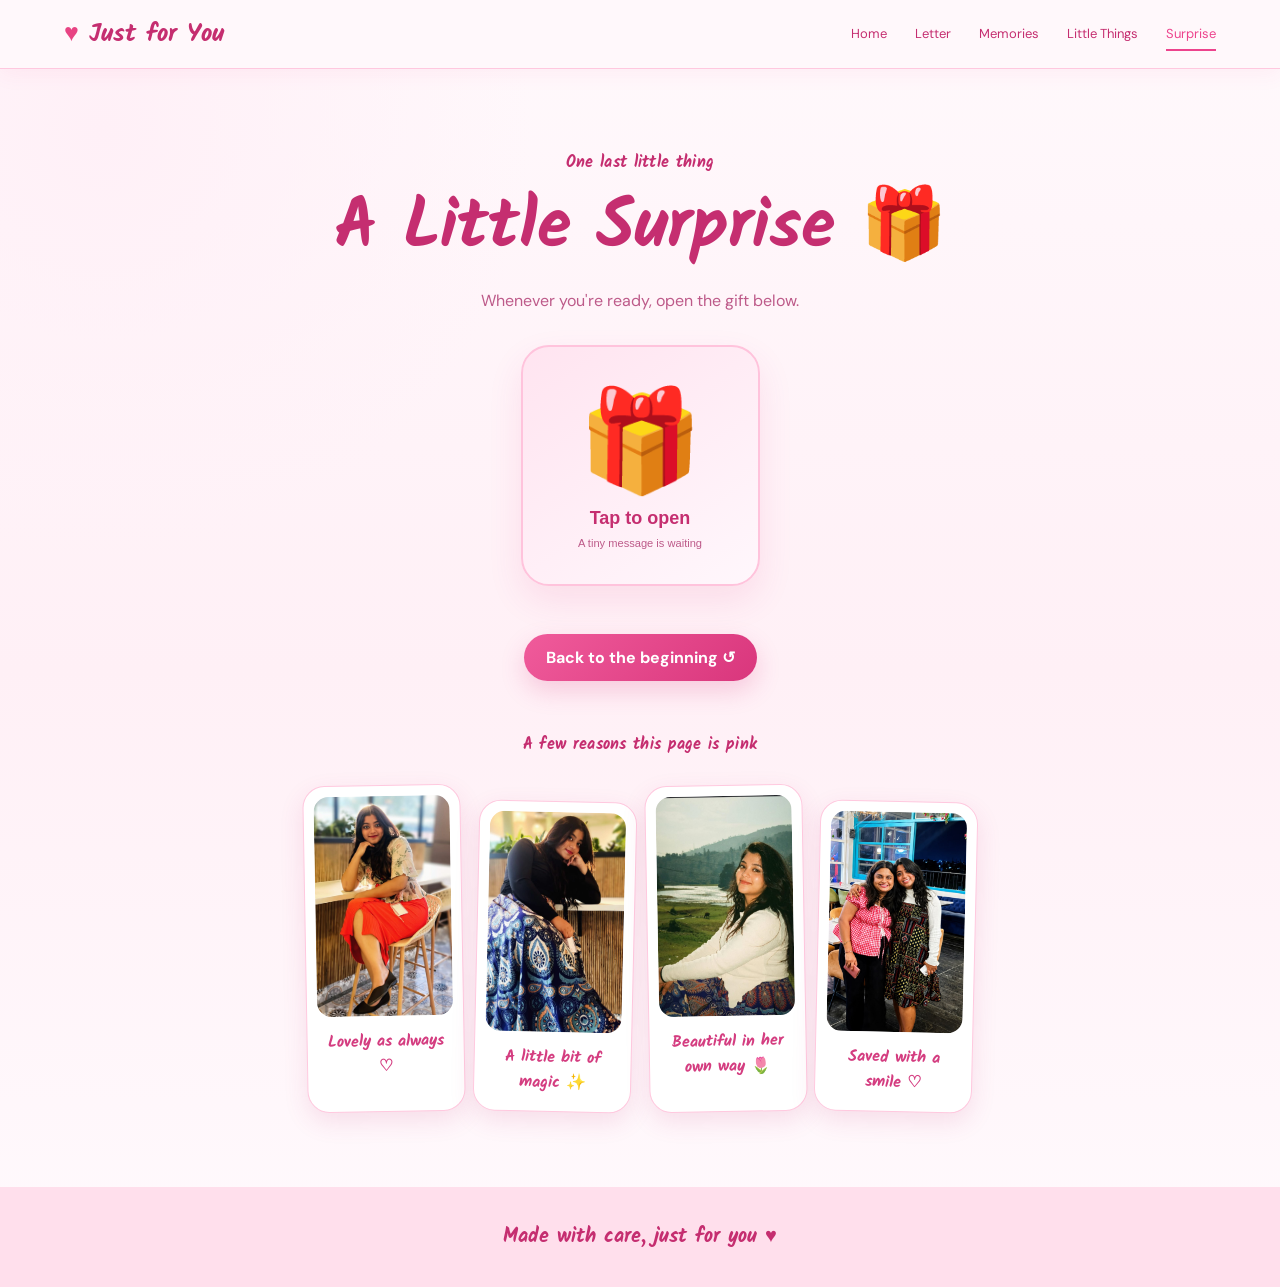
==== surprise.html @ 0a0dae52 "first commit" ====
<!DOCTYPE html>
<html lang="en"><head><meta charset="UTF-8"><meta name="viewport" content="width=device-width, initial-scale=1"><title>A Little Surprise ♡</title><link rel="stylesheet" href="style.css"></head>
<body>
<header class="topbar"><a class="brand" href="index.html">♥ Just for You</a><nav><a href="index.html">Home</a><a href="letter.html">Letter</a><a href="memories.html">Memories</a><a href="reasons.html">Little Things</a><a class="active" href="surprise.html">Surprise</a></nav></header>
<main class="page surprise-page">
<p class="eyebrow">One last little thing</p><h1>A Little Surprise <span>🎁</span></h1><p class="lead">Whenever you're ready, open the gift below.</p>
<button class="gift-button" id="giftButton" aria-expanded="false" aria-controls="message"><span class="gift-icon">🎁</span><strong>Tap to open</strong><small>A tiny message is waiting</small></button>
<article id="message" class="reveal" hidden>
<div class="big-heart">💗</div><h2>One tiny question, just for you… 💌</h2>
<p>I hope you get more days that feel calm, people who make you laugh, chances to do what you love, and little moments that remind you how good life can be.</p>
<p>Thank you for being you. This page is small, but the thought behind it is genuine.</p>
<div class="date-invitation">
  <span class="invitation-sparkle">✦ ♡ ✦</span>
  <p class="date-question">If you like this page, I would like to take you on a date. 💗</p>
  <p class="date-subtext">Just you, me, a lovely place, and a little time together — if you would like that too.</p>
  <span class="invitation-sparkle">♡ ✦ ♡</span>
</div>
<p class="signature">No pressure, just a little hope. ♡</p>
</article>
<a class="button" href="index.html">Back to the beginning ↺</a>

<section class="portrait-section compact-portraits">
  <p class="eyebrow">A few reasons this page is pink</p>
  <div class="portrait-grid">
    <figure class="portrait-card"><img src="images/portrait1.jpeg" alt="Her portrait" onerror="this.onerror=null;this.src='https://placehold.co/600x780/ffe0eb/c04b78?text=Add+portrait1.jpeg'"><figcaption>Lovely as always ♡</figcaption></figure>
    <figure class="portrait-card"><img src="images/portrait2.jpeg" alt="Her portrait" onerror="this.onerror=null;this.src='https://placehold.co/600x780/ffd5e5/c04b78?text=Add+portrait2.jpeg'"><figcaption>A little bit of magic ✨</figcaption></figure>
    <figure class="portrait-card"><img src="images/portrait3.jpeg" alt="Her portrait" onerror="this.onerror=null;this.src='https://placehold.co/600x780/ffe8ef/c04b78?text=Add+portrait3.jpeg'"><figcaption>Beautiful in her own way 🌷</figcaption></figure>
    <figure class="portrait-card"><img src="images/portrait4.jpeg" alt="Her portrait" onerror="this.onerror=null;this.src='https://placehold.co/600x780/ffdae6/c04b78?text=Add+portrait4.jpeg'"><figcaption>Saved with a smile ♡</figcaption></figure>
  </div>
</section>
</main><footer>Made with care, just for you ♥</footer>
<script>
const btn=document.getElementById('giftButton');
const message=document.getElementById('message');
btn.addEventListener('click',()=>{
 const open=message.hidden;
 message.hidden=!open;
 btn.setAttribute('aria-expanded',String(open));
 btn.querySelector('strong').textContent=open?'Gift opened ♡':'Tap to open';
 if(open) for(let i=0;i<14;i++){
  const h=document.createElement('span');h.className='confetti';h.textContent=['♥','♡','✦'][Math.floor(Math.random()*3)];
  h.style.left=Math.random()*100+'vw';h.style.animationDuration=(2.5+Math.random()*2)+'s';document.body.appendChild(h);
  h.addEventListener('animationend',()=>h.remove());
 }
});
</script>
</body></html>
---- style.css ----
@import url('https://fonts.googleapis.com/css2?family=DM+Sans:wght@400;500;600;700&family=Kalam:wght@400;700&display=swap');
:root{--pink:#e95f82;--rose:#b83d61;--ink:#54243b;--cream:#fff8f4;--blush:#ffe8ec;--muted:#82556a}
*{box-sizing:border-box}html{scroll-behavior:smooth}body{margin:0;color:var(--ink);font-family:'DM Sans',sans-serif;background:linear-gradient(180deg,#fff8f5,#fff0f2 48%,#fffaf6);min-height:100vh}a{color:inherit;text-decoration:none}
.topbar{position:sticky;top:0;z-index:10;display:flex;justify-content:space-between;align-items:center;gap:20px;padding:14px clamp(16px,5vw,65px);background:#fffaf4ed;backdrop-filter:blur(12px);border-bottom:1px solid #f8d9df}.brand{font:700 25px 'Kalam',cursive;white-space:nowrap}.brand:first-letter{color:var(--pink)}nav{display:flex;gap:clamp(9px,2.5vw,28px);font-size:13px}nav a{padding:7px 0}nav a:hover,nav a.active{color:var(--pink);border-bottom:2px solid var(--pink)}
h1,h2,h3{font-family:'Kalam',cursive;font-weight:700}h1{font-size:clamp(40px,6vw,70px);line-height:1.08;letter-spacing:-1px;margin:12px 0 20px}h1 span{color:var(--rose)}h2{font-size:30px;margin:0 0 12px}.eyebrow{font:700 16px 'Kalam',cursive;color:var(--rose);letter-spacing:.3px}.hero{min-height:520px;display:grid;grid-template-columns:1fr 1fr;align-items:center;gap:34px;padding:55px clamp(22px,8vw,110px);background:radial-gradient(ellipse at 80% 30%,#ffd4c4 0,transparent 43%),linear-gradient(110deg,#ffece8,#f9c7d1)}.hero-copy>p:not(.eyebrow){font-size:17px;line-height:1.85;max-width:500px}.hero-image{position:relative;display:grid;place-items:center}.hero-image img{width:min(100%,460px);height:370px;object-fit:cover;border:8px solid #fff7f2;border-radius:48% 48% 22px 22px;box-shadow:0 18px 45px #9d3d5730}.floating-heart{position:absolute;right:0;top:8%;font-size:45px;color:var(--pink)}
.button{display:inline-flex;align-items:center;justify-content:center;gap:8px;margin-top:18px;padding:13px 22px;border:0;border-radius:999px;background:var(--pink);color:#fff;font-weight:700;cursor:pointer;box-shadow:0 8px 22px #d95b7d30;transition:.2s}.button:hover{transform:translateY(-2px);background:#d94d74}
.intro,.page{padding:65px clamp(20px,7vw,90px);text-align:center}.intro h2{font-size:clamp(28px,4vw,40px)}.intro>p:not(.eyebrow),.lead{max-width:680px;margin:0 auto 30px;line-height:1.8;color:var(--muted)}.cards{display:grid;grid-template-columns:repeat(4,1fr);gap:16px;max-width:1150px;margin:35px auto 0;text-align:left}.mini-card{background:#fffaf7;border:1px solid #f6dfe2;border-radius:18px;padding:23px 19px;box-shadow:0 7px 20px #873e5510;transition:.2s}.mini-card:hover{transform:translateY(-4px)}.mini-card span{font-size:30px}.mini-card h3{font-size:22px;margin:12px 0 6px}.mini-card p{font-size:14px;line-height:1.6;margin:0;color:var(--muted)}
.page{max-width:1000px;margin:auto;min-height:75vh}.page.wide{max-width:1250px}.paper{max-width:800px;text-align:left;margin:35px auto 20px;background:#fffaf4;border:1px solid #f8d8dc;padding:clamp(25px,5vw,55px);box-shadow:0 15px 38px #a8496220;transform:rotate(-.25deg);border-radius:5px 5px 18px 5px;position:relative}.paper:before{content:"♡";position:absolute;top:-22px;left:calc(50% - 20px);font-size:34px;color:var(--pink);background:#fff6f4;padding:0 8px}.paper h2{font-size:32px}.paper p{line-height:1.95;margin:0 0 16px}.signature{font:700 23px 'Kalam',cursive!important;color:var(--rose);margin-top:24px!important}.tip{font-size:13px;color:#956b7b;line-height:1.7;margin:24px auto;max-width:700px}
.photo-grid{display:grid;grid-template-columns:repeat(3,1fr);gap:20px;text-align:left}.photo-grid figure{margin:0;background:#fffaf7;border:1px solid #f6dfe2;border-radius:16px;overflow:hidden;box-shadow:0 7px 20px #873e5512}.photo-grid img{display:block;width:100%;height:220px;object-fit:cover;background:#ffe3e8}.photo-grid figcaption{padding:15px}.photo-grid figcaption strong,.photo-grid figcaption span{display:block}.photo-grid figcaption strong{font-family:'Kalam',cursive;font-size:20px}.photo-grid figcaption span{font-size:13px;line-height:1.6;color:var(--muted);margin-top:4px}.quote-tile{display:flex;flex-direction:column;justify-content:center;background:linear-gradient(140deg,#ffe0e8,#fff1e7)!important;min-height:280px;padding:22px;text-align:center}.quote-tile>div{font:700 27px 'Kalam',cursive;color:var(--rose)}
.reason-list{max-width:760px;margin:35px auto;text-align:left;display:grid;gap:14px}.reason-list article{display:grid;grid-template-columns:42px 1fr 30px;gap:14px;align-items:start;padding:22px;background:#fffaf7;border:1px solid #f6dfe2;border-radius:18px;box-shadow:0 7px 20px #873e5510}.reason-list article>span:first-child{font:700 20px 'Kalam',cursive;color:var(--pink)}.reason-list h2{font-size:23px;margin:0 0 5px}.reason-list p{line-height:1.75;color:var(--muted);margin:0}
.surprise-page{max-width:850px}.gift-button{display:flex;flex-direction:column;align-items:center;gap:8px;border:1px solid #f6cad5;background:linear-gradient(140deg,#ffe0e8,#fff0e7);border-radius:28px;padding:35px 55px;margin:30px auto;cursor:pointer;color:var(--ink);box-shadow:0 12px 32px #a8496218;transition:.2s}.gift-button:hover{transform:translateY(-4px)}.gift-icon{font-size:100px;animation:bob 2.5s ease-in-out infinite}.gift-button strong{font-size:18px}.gift-button small{color:var(--muted)}@keyframes bob{50%{transform:translateY(-8px) rotate(2deg)}}.reveal{max-width:680px;margin:30px auto;background:#fffaf6;padding:30px;border-radius:22px;border:1px dashed #ef9db2;box-shadow:0 10px 30px #a8496212;line-height:1.8;animation:fade .5s ease}.reveal h2{color:var(--rose)}.big-heart{font-size:50px}@keyframes fade{from{opacity:0;transform:translateY(8px)}to{opacity:1;transform:none}}.confetti{position:fixed;bottom:-30px;z-index:20;pointer-events:none;color:var(--pink);font-size:22px;animation:rise 3s linear forwards}@keyframes rise{to{transform:translateY(-110vh) rotate(40deg);opacity:0}}
footer{text-align:center;padding:34px 20px;background:#ffdee5;color:#9c3d5b;font:700 20px 'Kalam',cursive}footer small{display:block;font:13px 'DM Sans',sans-serif;margin-top:7px}
@media(max-width:800px){.topbar{align-items:flex-start;flex-direction:column;gap:8px}.hero{grid-template-columns:1fr;text-align:center;padding:42px 22px 35px}.hero-copy>p:not(.eyebrow){margin-left:auto;margin-right:auto}.hero-image img{height:300px;max-width:390px}.cards{grid-template-columns:repeat(2,1fr)}.photo-grid{grid-template-columns:repeat(2,1fr)}.photo-grid img{height:180px}}
@media(max-width:480px){.topbar{padding:10px 13px}nav{width:100%;justify-content:space-between;gap:6px;font-size:11px}.brand{font-size:22px}.hero{gap:25px}.hero-image img{height:270px}.intro,.page{padding:45px 16px}.cards{gap:10px}.mini-card{padding:16px 13px}.photo-grid{gap:11px}.photo-grid img{height:135px}.photo-grid figcaption{padding:11px}.photo-grid figcaption strong{font-size:17px}.reason-list article{grid-template-columns:28px 1fr 22px;padding:16px 12px;gap:10px}.reason-list h2{font-size:20px}.gift-button{padding:28px 35px}}

/* Enhanced portrait-first pink theme */
:root{--pink:#e84383;--rose:#c52e70;--ink:#b52f70;--cream:#fff8fc;--blush:#ffe6f0;--muted:#bd5a89}
body{color:var(--rose);background:radial-gradient(circle at 8% 10%,#fff0f7 0,transparent 26%),linear-gradient(180deg,#fff9fc,#fff0f6 52%,#fffafd)}
p,li,figcaption,small{color:#bd5a89}
h1,h2,h3,.brand,.eyebrow,.signature{color:#c52e70}
h1 span,.hero-copy h1 span{color:#ed438d}
.topbar{background:#fff8fbeF;border-bottom:1px solid #ffc8df;box-shadow:0 5px 20px #e8438310}
nav a:hover,nav a.active{color:#ed438d;border-color:#ed438d}
.hero{background:radial-gradient(ellipse at 80% 30%,#ffc9e0 0,transparent 43%),linear-gradient(110deg,#fff0f7,#ffd4e6)}
.hero-image img{height:440px;object-fit:cover;border:9px solid #fff;border-radius:48% 48% 24px 24px;box-shadow:0 22px 55px #c52e7030;outline:1px solid #f6a8cb;outline-offset:7px}
.button{background:linear-gradient(135deg,#f05b9b,#d9367c);box-shadow:0 10px 25px #d9367c35}
.button:hover{background:linear-gradient(135deg,#d9367c,#bb2466)}
.mini-card,.paper,.photo-grid figure,.reason-list article,.reveal{background:#fffafd;border-color:#ffd0e2}
.mini-card:hover,.portrait-card:hover,.photo-grid figure:hover{transform:translateY(-5px);box-shadow:0 16px 35px #d9367c20}
.photo-grid figure,.portrait-card{transition:transform .25s,box-shadow .25s}
.photo-grid img{height:310px;object-fit:cover}
.photo-grid.portrait-gallery{grid-template-columns:repeat(4,minmax(0,1fr));gap:18px}
.photo-grid.portrait-gallery img{height:350px;object-fit:cover}
.portrait-section{padding:48px clamp(18px,6vw,76px) 65px;text-align:center;background:linear-gradient(180deg,#fff4f9,#ffeaf3)}
.portrait-section h2{font-size:clamp(27px,4vw,40px);margin-bottom:8px}
.portrait-section h2 span{color:#f05b9b}
.portrait-section .lead{margin-bottom:25px}
.portrait-grid{display:grid;grid-template-columns:repeat(4,minmax(0,1fr));gap:20px;max-width:1160px;margin:28px auto 0}
.portrait-card{margin:0;padding:10px 10px 16px;background:#fff;border:1px solid #ffc9df;border-radius:22px;box-shadow:0 9px 25px #bd2f7020;transform:rotate(-1deg)}
.portrait-card:nth-child(even){transform:rotate(1.3deg);margin-top:16px}
.portrait-card img{display:block;width:100%;height:310px;object-fit:cover;border-radius:15px;background:#ffe0eb}
.portrait-card figcaption{padding:13px 3px 0;font:700 19px 'Kalam',cursive;color:#d43d80}
.compact-portraits{padding:35px 0 10px;background:transparent}
.compact-portraits .portrait-grid{gap:13px}
.compact-portraits .portrait-card img{height:220px}
.compact-portraits .portrait-card figcaption{font-size:16px}
.paper{border-radius:18px;box-shadow:0 16px 40px #d9367c18}
.paper:before{color:#ed438d;background:#fff6fa}
.reason-list article{box-shadow:0 8px 24px #d9367c0d}
.reason-list article>span:first-child{color:#ed438d}
.gift-button{background:linear-gradient(145deg,#ffe4f0,#fff7fc);border:2px solid #ffc3dc;color:#c52e70;box-shadow:0 15px 35px #d9367c1c}
.gift-button:hover{box-shadow:0 20px 45px #d9367c2b}
.reveal{border:1px dashed #ed80b0}
.date-invitation{margin:28px auto;padding:25px 20px;max-width:540px;border:2px solid #f6a2c8;border-radius:25px;background:radial-gradient(circle at top,#fff 0,#fff0f7 72%);box-shadow:inset 0 0 0 6px #fff8fc,0 12px 30px #d9367c18;animation:dateGlow 2.8s ease-in-out infinite}
.date-question{font:700 clamp(23px,4vw,32px) 'Kalam',cursive!important;line-height:1.35!important;color:#c52e70!important;margin:12px auto!important}
.date-subtext{max-width:420px;margin:0 auto!important}
.invitation-sparkle{display:block;color:#ed438d;font-size:23px;letter-spacing:10px}
@keyframes dateGlow{50%{box-shadow:inset 0 0 0 6px #fff8fc,0 14px 36px #ed438d35}}
footer{background:#ffdfec;color:#c52e70}
@media(max-width:900px){.photo-grid.portrait-gallery{grid-template-columns:repeat(2,minmax(0,1fr))}.photo-grid.portrait-gallery img{height:300px}.portrait-grid{grid-template-columns:repeat(2,minmax(0,1fr))}.portrait-card img{height:300px}}
@media(max-width:480px){.hero-image img{height:300px}.portrait-section{padding:35px 14px 45px}.portrait-grid{gap:12px}.portrait-card{padding:7px 7px 12px;border-radius:16px}.portrait-card img,.compact-portraits .portrait-card img{height:210px;border-radius:11px}.portrait-card figcaption{font-size:15px}.photo-grid.portrait-gallery{gap:10px}.photo-grid.portrait-gallery img{height:220px}.date-invitation{padding:22px 14px}}
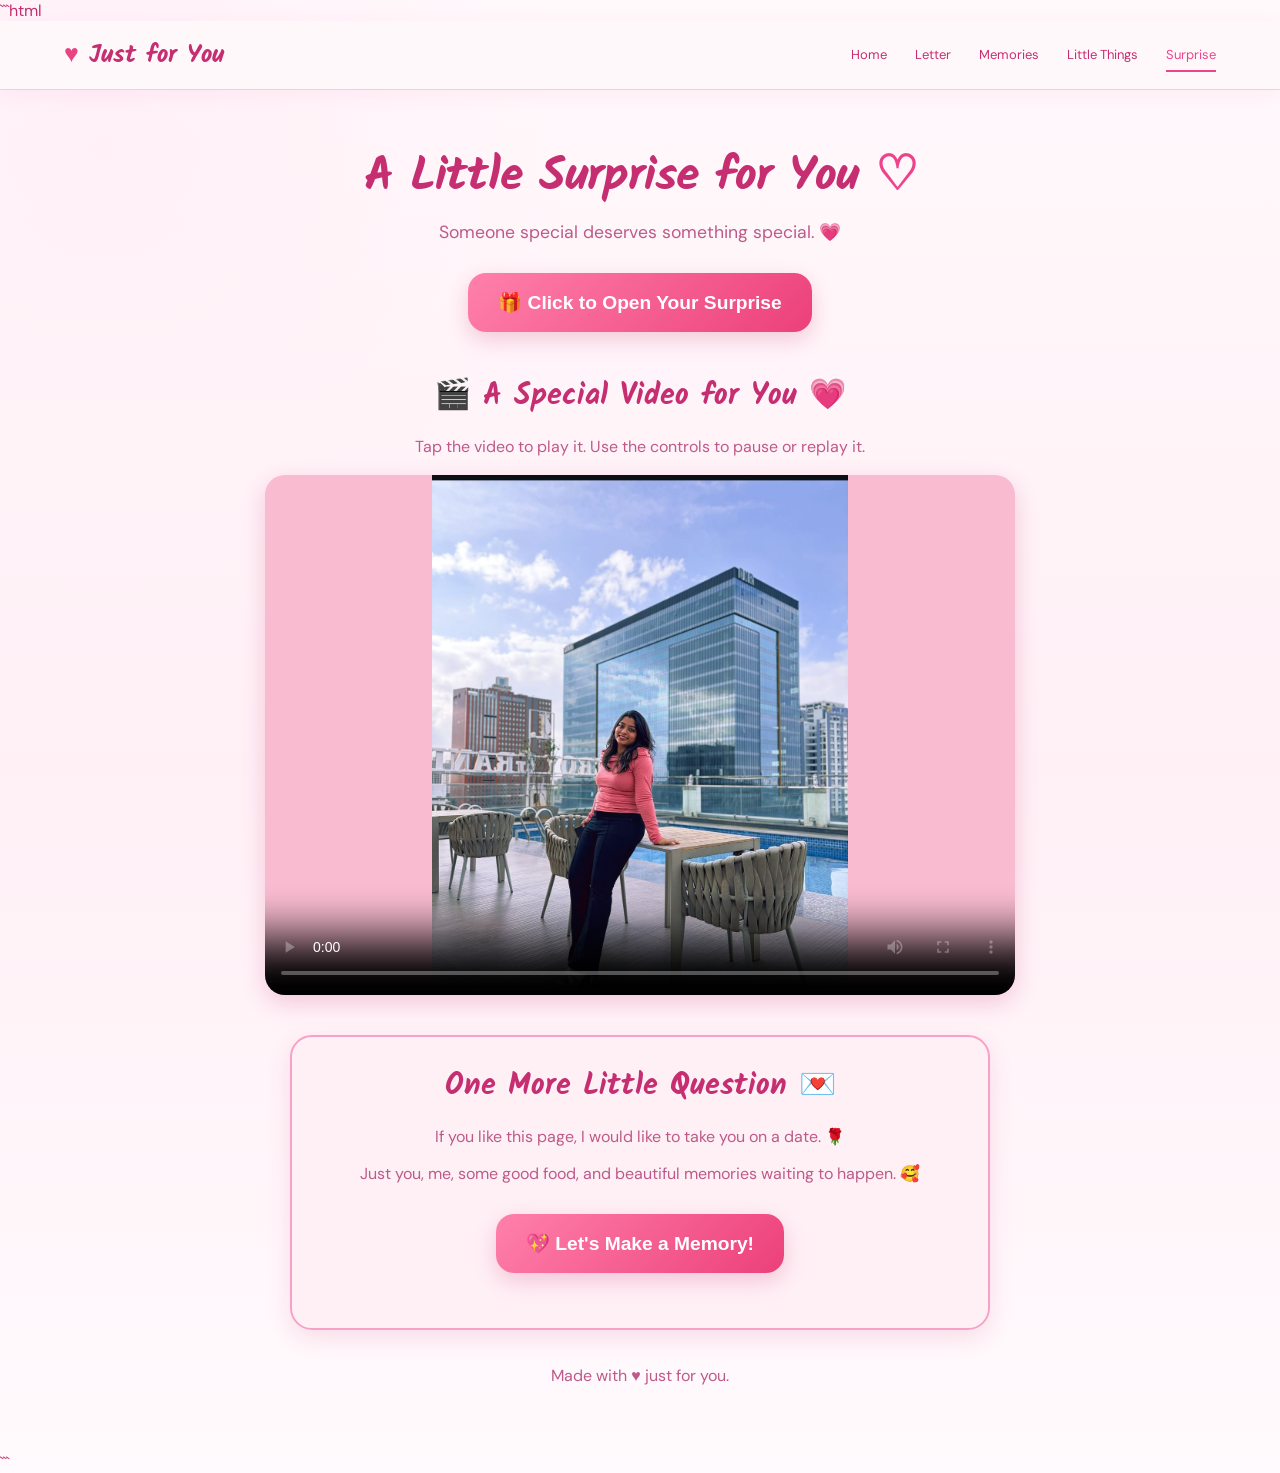
==== commit 31b288ec: "Update surprise.html" ====
--- a/surprise.html
+++ b/surprise.html
@@ -1,47 +1,329 @@
+```html
 <!DOCTYPE html>
-<html lang="en"><head><meta charset="UTF-8"><meta name="viewport" content="width=device-width, initial-scale=1"><title>A Little Surprise ♡</title><link rel="stylesheet" href="style.css"></head>
+<html lang="en">
+<head>
+    <meta charset="UTF-8">
+    <meta name="viewport" content="width=device-width, initial-scale=1.0">
+
+    <title>A Little Surprise ♡</title>
+
+    <link rel="stylesheet" href="style.css">
+
+    <style>
+        .surprise-section {
+            min-height: 100vh;
+            padding: 50px 20px;
+            text-align: center;
+            color: #c2185b;
+        }
+
+        .surprise-title {
+            font-size: clamp(2rem, 5vw, 3rem);
+            margin-bottom: 12px;
+        }
+
+        .surprise-subtitle {
+            margin-bottom: 30px;
+            font-size: 1.1rem;
+        }
+
+        .gift-button {
+            border: none;
+            border-radius: 18px;
+            padding: 18px 30px;
+            background: linear-gradient(135deg, #ff80ab, #ec407a);
+            color: white;
+            font-size: 1.2rem;
+            font-weight: bold;
+            cursor: pointer;
+            box-shadow: 0 8px 22px rgba(194, 24, 91, 0.2);
+            transition: transform 0.25s;
+        }
+
+        .gift-button:hover {
+            transform: scale(1.05);
+        }
+
+        .gift-message {
+            display: none;
+            max-width: 700px;
+            margin: 30px auto;
+            padding: 25px;
+            border-radius: 22px;
+            background: rgba(255, 225, 238, 0.9);
+            box-shadow: 0 8px 25px rgba(194, 24, 91, 0.15);
+            line-height: 1.8;
+        }
+
+        .gift-message.show {
+            display: block;
+            animation: fadeIn 0.8s ease;
+        }
+
+        .video-section {
+            max-width: 750px;
+            margin: 40px auto;
+        }
+
+        .video-section h2 {
+            margin-bottom: 12px;
+        }
+
+        .video-hint {
+            margin-bottom: 18px;
+        }
+
+        .romantic-video {
+            display: block;
+            width: 100%;
+            max-height: 520px;
+            margin: 0 auto;
+            border-radius: 20px;
+            background: #f8bbd0;
+            box-shadow: 0 8px 25px rgba(194, 24, 91, 0.2);
+            cursor: pointer;
+        }
+
+        .date-invitation {
+            max-width: 700px;
+            margin: 35px auto;
+            padding: 25px;
+            border-radius: 22px;
+            background: rgba(255, 240, 246, 0.92);
+            box-shadow: 0 8px 25px rgba(194, 24, 91, 0.12);
+        }
+
+        .date-invitation h2 {
+            margin-bottom: 12px;
+        }
+
+        .heart {
+            display: inline-block;
+            animation: heartbeat 1.2s infinite;
+        }
+
+        .confetti {
+            position: fixed;
+            top: -20px;
+            z-index: 9999;
+            pointer-events: none;
+            animation: fall linear forwards;
+        }
+
+        @keyframes fadeIn {
+            from {
+                opacity: 0;
+                transform: translateY(15px);
+            }
+            to {
+                opacity: 1;
+                transform: translateY(0);
+            }
+        }
+
+        @keyframes heartbeat {
+            0%, 100% {
+                transform: scale(1);
+            }
+            50% {
+                transform: scale(1.2);
+            }
+        }
+
+        @keyframes fall {
+            to {
+                transform: translateY(110vh) rotate(720deg);
+                opacity: 0;
+            }
+        }
+
+        @media (max-width: 600px) {
+            .surprise-section {
+                padding: 35px 15px;
+            }
+
+            .gift-message,
+            .date-invitation {
+                padding: 18px;
+            }
+
+            .romantic-video {
+                border-radius: 14px;
+            }
+        }
+    </style>
+</head>
+
 <body>
-<header class="topbar"><a class="brand" href="index.html">♥ Just for You</a><nav><a href="index.html">Home</a><a href="letter.html">Letter</a><a href="memories.html">Memories</a><a href="reasons.html">Little Things</a><a class="active" href="surprise.html">Surprise</a></nav></header>
-<main class="page surprise-page">
-<p class="eyebrow">One last little thing</p><h1>A Little Surprise <span>🎁</span></h1><p class="lead">Whenever you're ready, open the gift below.</p>
-<button class="gift-button" id="giftButton" aria-expanded="false" aria-controls="message"><span class="gift-icon">🎁</span><strong>Tap to open</strong><small>A tiny message is waiting</small></button>
-<article id="message" class="reveal" hidden>
-<div class="big-heart">💗</div><h2>One tiny question, just for you… 💌</h2>
-<p>I hope you get more days that feel calm, people who make you laugh, chances to do what you love, and little moments that remind you how good life can be.</p>
-<p>Thank you for being you. This page is small, but the thought behind it is genuine.</p>
-<div class="date-invitation">
-  <span class="invitation-sparkle">✦ ♡ ✦</span>
-  <p class="date-question">If you like this page, I would like to take you on a date. 💗</p>
-  <p class="date-subtext">Just you, me, a lovely place, and a little time together — if you would like that too.</p>
-  <span class="invitation-sparkle">♡ ✦ ♡</span>
-</div>
-<p class="signature">No pressure, just a little hope. ♡</p>
-</article>
-<a class="button" href="index.html">Back to the beginning ↺</a>
-
-<section class="portrait-section compact-portraits">
-  <p class="eyebrow">A few reasons this page is pink</p>
-  <div class="portrait-grid">
-    <figure class="portrait-card"><img src="images/portrait1.jpeg" alt="Her portrait" onerror="this.onerror=null;this.src='https://placehold.co/600x780/ffe0eb/c04b78?text=Add+portrait1.jpeg'"><figcaption>Lovely as always ♡</figcaption></figure>
-    <figure class="portrait-card"><img src="images/portrait2.jpeg" alt="Her portrait" onerror="this.onerror=null;this.src='https://placehold.co/600x780/ffd5e5/c04b78?text=Add+portrait2.jpeg'"><figcaption>A little bit of magic ✨</figcaption></figure>
-    <figure class="portrait-card"><img src="images/portrait3.jpeg" alt="Her portrait" onerror="this.onerror=null;this.src='https://placehold.co/600x780/ffe8ef/c04b78?text=Add+portrait3.jpeg'"><figcaption>Beautiful in her own way 🌷</figcaption></figure>
-    <figure class="portrait-card"><img src="images/portrait4.jpeg" alt="Her portrait" onerror="this.onerror=null;this.src='https://placehold.co/600x780/ffdae6/c04b78?text=Add+portrait4.jpeg'"><figcaption>Saved with a smile ♡</figcaption></figure>
-  </div>
-</section>
-</main><footer>Made with care, just for you ♥</footer>
-<script>
-const btn=document.getElementById('giftButton');
-const message=document.getElementById('message');
-btn.addEventListener('click',()=>{
- const open=message.hidden;
- message.hidden=!open;
- btn.setAttribute('aria-expanded',String(open));
- btn.querySelector('strong').textContent=open?'Gift opened ♡':'Tap to open';
- if(open) for(let i=0;i<14;i++){
-  const h=document.createElement('span');h.className='confetti';h.textContent=['♥','♡','✦'][Math.floor(Math.random()*3)];
-  h.style.left=Math.random()*100+'vw';h.style.animationDuration=(2.5+Math.random()*2)+'s';document.body.appendChild(h);
-  h.addEventListener('animationend',()=>h.remove());
- }
-});
-</script>
-</body></html>+
+    <header class="topbar">
+        <a class="brand" href="index.html">♥ Just for You</a>
+
+        <nav>
+            <a href="index.html">Home</a>
+            <a href="letter.html">Letter</a>
+            <a href="memories.html">Memories</a>
+            <a href="reasons.html">Little Things</a>
+            <a class="active" href="surprise.html">Surprise</a>
+        </nav>
+    </header>
+
+    <main class="surprise-section">
+
+        <h1 class="surprise-title">
+            A Little Surprise for You <span class="heart">♡</span>
+        </h1>
+
+        <p class="surprise-subtitle">
+            Someone special deserves something special. 💗
+        </p>
+
+        <!-- Gift reveal button -->
+        <button
+            class="gift-button"
+            id="giftButton"
+            type="button"
+            onclick="revealGift()"
+        >
+            🎁 Click to Open Your Surprise
+        </button>
+
+        <!-- Hidden message revealed by clicking the gift -->
+        <section class="gift-message" id="giftMessage">
+            <h2>Surprise, Beautiful! 💕</h2>
+
+            <p>
+                If I could give you one thing in life, I would give you
+                the ability to see yourself through my eyes.
+                Only then would you realize how special you are to me. 💖
+            </p>
+
+            <p>
+                Every little moment becomes beautiful when it reminds me
+                of you. You make ordinary days feel extraordinary. 🌸
+            </p>
+
+            <p>
+                Keep smiling, keep shining, and always remember that
+                someone is wishing you the happiest things in life. 💗
+            </p>
+        </section>
+
+        <!-- Video section: clicking the video plays it -->
+        <section class="video-section">
+
+            <h2>🎬 A Special Video for You 💗</h2>
+
+            <p class="video-hint">
+                Tap the video to play it. Use the controls to pause or replay it.
+            </p>
+
+            <video
+                class="romantic-video"
+                id="romanticVideo"
+                controls
+                playsinline
+                preload="metadata"
+                poster="images/heroine.jpeg"
+                onclick="playVideo(this)"
+            >
+                <source src="images/priyavideo.mp4" type="video/mp4">
+
+                Your browser does not support video playback.
+            </video>
+
+        </section>
+
+        <!-- Date invitation -->
+        <section class="date-invitation">
+
+            <h2>One More Little Question 💌</h2>
+
+            <p>
+                If you like this page, I would like to take you on a date. 🌹
+            </p>
+
+            <p>
+                Just you, me, some good food, and beautiful memories
+                waiting to happen. 🥰
+            </p>
+
+            <button
+                class="gift-button"
+                type="button"
+                onclick="celebrate()"
+            >
+                💖 Let's Make a Memory!
+            </button>
+
+        </section>
+
+        <p>
+            Made with <span class="heart">♥</span> just for you.
+        </p>
+
+    </main>
+
+    <script>
+        // Reveal the surprise message
+        function revealGift() {
+            const message = document.getElementById("giftMessage");
+            const button = document.getElementById("giftButton");
+
+            message.classList.add("show");
+            button.textContent = "💝 Your Surprise Is Opened!";
+
+            button.disabled = true;
+            button.style.opacity = "0.8";
+
+            createConfetti();
+        }
+
+        // Play the video when clicked
+        function playVideo(video) {
+            if (video.paused) {
+                video.play().catch(function (error) {
+                    console.log("Video could not play:", error);
+                });
+            }
+        }
+
+        // Celebration effect
+        function celebrate() {
+            createConfetti();
+
+            alert(
+                "Yay! 💖 I hope this becomes a beautiful memory for us! 🌹"
+            );
+        }
+
+        // Falling hearts and confetti
+        function createConfetti() {
+            const symbols = ["💗", "💕", "💖", "💘", "🌸", "✨", "♥"];
+
+            for (let i = 0; i < 45; i++) {
+                const piece = document.createElement("span");
+
+                piece.className = "confetti";
+                piece.textContent =
+                    symbols[Math.floor(Math.random() * symbols.length)];
+
+                piece.style.left = Math.random() * 100 + "vw";
+                piece.style.fontSize =
+                    (Math.random() * 16 + 12) + "px";
+
+                piece.style.animationDuration =
+                    (Math.random() * 3 + 3) + "s";
+
+                document.body.appendChild(piece);
+
+                setTimeout(function () {
+                    piece.remove();
+                }, 6500);
+            }
+        }
+    </script>
+
+</body>
+</html>
+```
